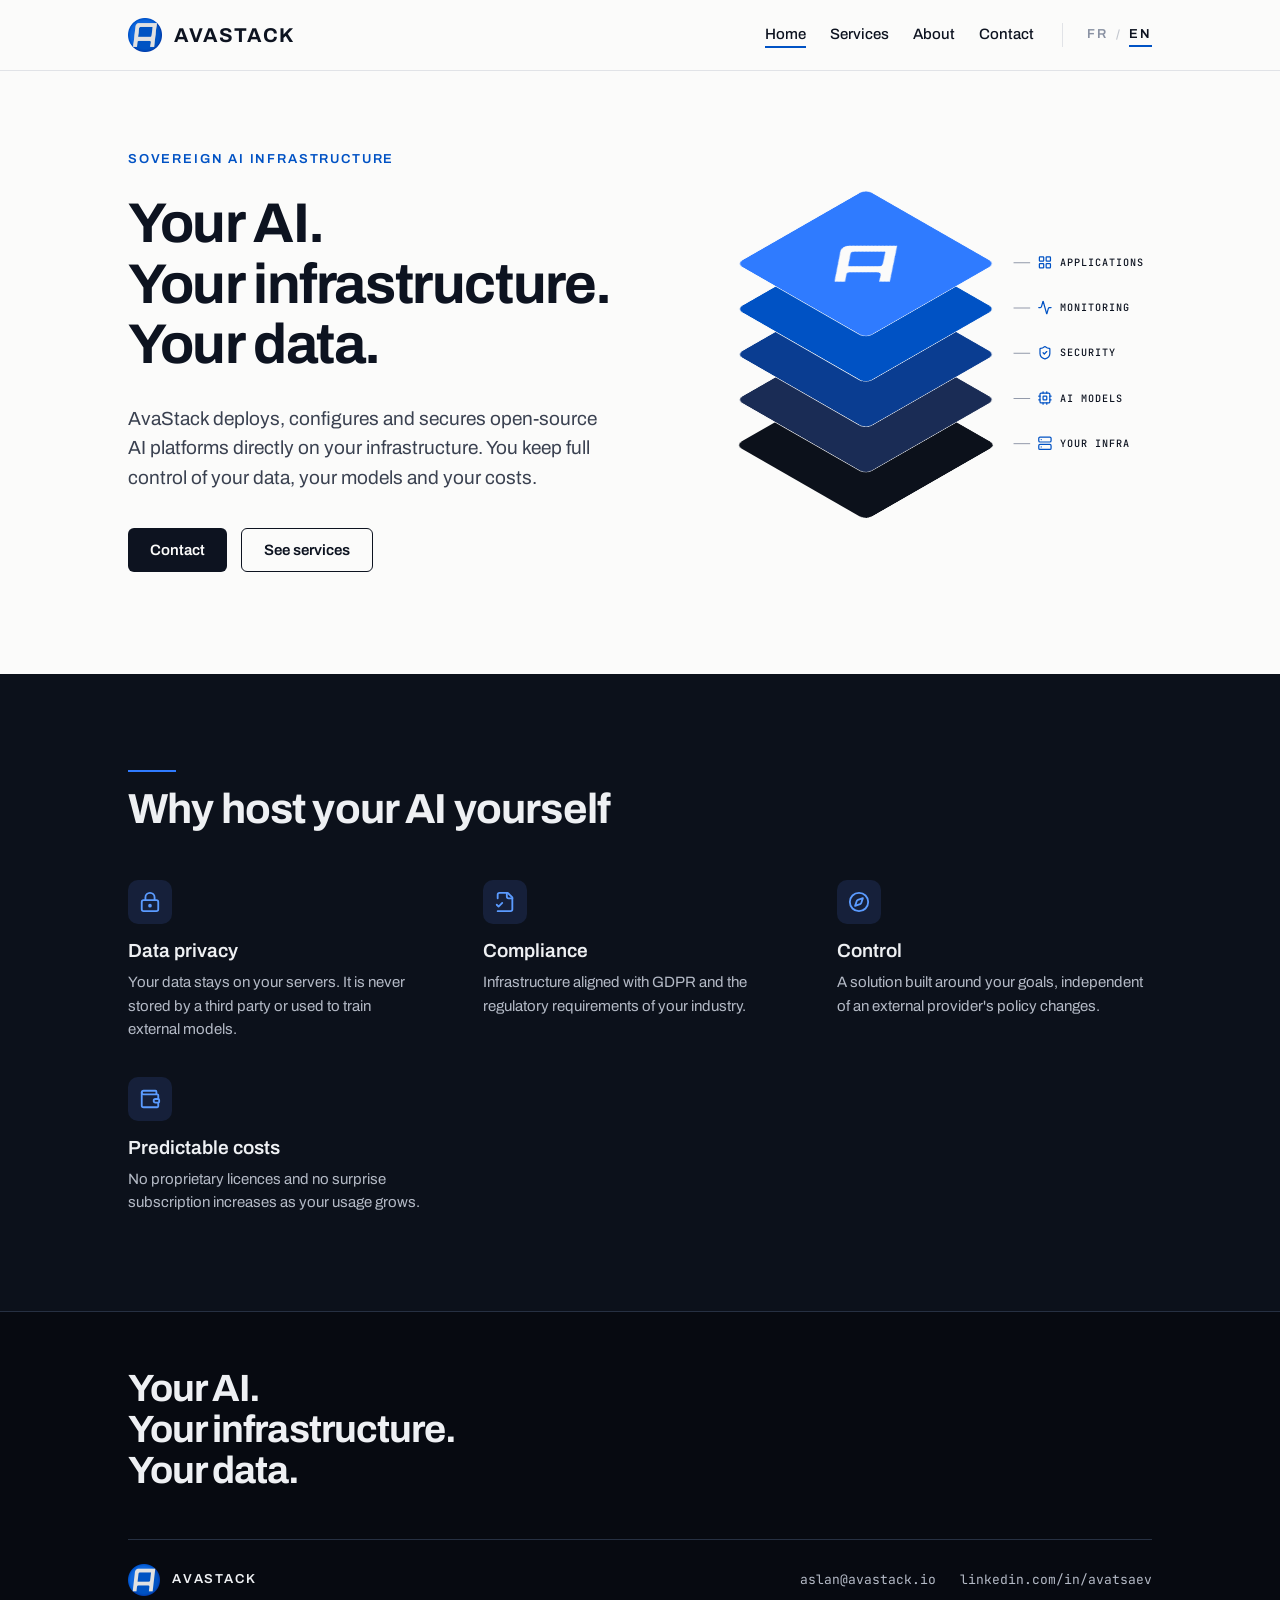
==== en/index.html @ 12b46d1b "fix: init" ====
<!DOCTYPE html>
<html lang="en">
<head>
  <meta charset="utf-8">
  <meta name="viewport" content="width=device-width, initial-scale=1">
  <title>AvaStack — Sovereign AI infrastructure</title>
  <meta name="description" content="AvaStack deploys, configures and secures open-source AI platforms directly on your infrastructure.">
  <link rel="alternate" hreflang="fr" href="../fr/index.html">
  <link rel="icon" href="../assets/avastack-logo.png">
  <link rel="preconnect" href="https://fonts.googleapis.com">
  <link rel="preconnect" href="https://fonts.gstatic.com" crossorigin>
  <link href="https://fonts.googleapis.com/css2?family=Archivo:wght@400;500;600;700;800&family=JetBrains+Mono:wght@400;500&display=swap" rel="stylesheet">
  <link rel="stylesheet" href="../css/style.css">
  <script src="../js/main.js" defer></script>
</head>
<body class="page-home">
  <header class="site-header">
    <div class="container header-inner">
      <a class="brand" href="index.html"><img src="../assets/avastack-logo.png" alt="" width="34" height="34"><span>AvaStack</span></a>
      <div class="header-right">
        <nav class="main-nav">
          <a href="index.html" aria-current="page">Home</a>
          <a href="services.html">Services</a>
          <a href="about.html">About</a>
          <a href="contact.html">Contact</a>
        </nav>
        <div class="lang-switch">
          <a href="../fr/index.html" hreflang="fr">FR</a>
          <span>/</span>
          <a href="../en/index.html" aria-current="true" hreflang="en">EN</a>
        </div>
      </div>
    </div>
  </header>

  <main>
    <section class="container hero">
      <div class="hero-text">
        <p class="eyebrow">Sovereign AI infrastructure</p>
        <h1>Your AI.<br><span class="nowrap">Your infrastructure.</span><br>Your data.</h1>
        <p class="lead">AvaStack deploys, configures and secures open-source AI platforms directly on your infrastructure. You keep full control of your data, your models and your costs.</p>
        <div class="actions">
          <a class="btn btn-primary" href="mailto:aslan@avastack.io">Contact</a>
          <a class="btn btn-secondary" href="services.html">See services</a>
        </div>
      </div>
      <div class="illo" data-base-width="520" aria-hidden="true">
        <div class="illo-stage illo-layers">
          <div class="layers">
            <div class="layer layer-1"></div>
            <div class="layer layer-2"></div>
            <div class="layer layer-3"></div>
            <div class="layer layer-4"></div>
            <div class="layer layer-5"><span class="layer-mark"><svg viewBox="0 0 1024 1024" aria-hidden="true"><path fill="currentColor" fill-rule="evenodd" d="M150 875 L220 258 C232 195 270 150 338 150 L873 150 L789 875 L667 875 L682 742 C686 705 670 687 640 687 L332 687 C305 687 290 700 287 728 L271 875 Z M307 565 L333 325 C340 285 355 270 388 270 L737 270 L709 515 C703 550 690 565 657 565 Z"/></svg></span></div>
          </div>
          <ul class="layer-labels">
            <li style="top:144px"><svg class="icon" aria-hidden="true"xmlns="http://www.w3.org/2000/svg"width="24"height="24"viewBox="0 0 24 24"fill="none"stroke="currentColor"stroke-width="2"stroke-linecap="round"stroke-linejoin="round"><rect width="7" height="7" x="3" y="3" rx="1" /><rect width="7" height="7" x="14" y="3" rx="1" /><rect width="7" height="7" x="14" y="14" rx="1" /><rect width="7" height="7" x="3" y="14" rx="1" /></svg><span>Applications</span></li>
            <li style="top:193px"><svg class="icon" aria-hidden="true"xmlns="http://www.w3.org/2000/svg"width="24"height="24"viewBox="0 0 24 24"fill="none"stroke="currentColor"stroke-width="2"stroke-linecap="round"stroke-linejoin="round"><path d="M22 12h-2.48a2 2 0 0 0-1.93 1.46l-2.35 8.36a.25.25 0 0 1-.48 0L9.24 2.18a.25.25 0 0 0-.48 0l-2.35 8.36A2 2 0 0 1 4.49 12H2" /></svg><span>Monitoring</span></li>
            <li style="top:242px"><svg class="icon" aria-hidden="true"xmlns="http://www.w3.org/2000/svg"width="24"height="24"viewBox="0 0 24 24"fill="none"stroke="currentColor"stroke-width="2"stroke-linecap="round"stroke-linejoin="round"><path d="M20 13c0 5-3.5 7.5-7.66 8.95a1 1 0 0 1-.67-.01C7.5 20.5 4 18 4 13V6a1 1 0 0 1 1-1c2 0 4.5-1.2 6.24-2.72a1.17 1.17 0 0 1 1.52 0C14.51 3.81 17 5 19 5a1 1 0 0 1 1 1z" /><path d="m9 12 2 2 4-4" /></svg><span>Security</span></li>
            <li style="top:291px"><svg class="icon" aria-hidden="true"xmlns="http://www.w3.org/2000/svg"width="24"height="24"viewBox="0 0 24 24"fill="none"stroke="currentColor"stroke-width="2"stroke-linecap="round"stroke-linejoin="round"><rect width="16" height="16" x="4" y="4" rx="2" /><rect width="6" height="6" x="9" y="9" rx="1" /><path d="M15 2v2" /><path d="M15 20v2" /><path d="M2 15h2" /><path d="M2 9h2" /><path d="M20 15h2" /><path d="M20 9h2" /><path d="M9 2v2" /><path d="M9 20v2" /></svg><span>AI models</span></li>
            <li style="top:340px"><svg class="icon" aria-hidden="true"xmlns="http://www.w3.org/2000/svg"width="24"height="24"viewBox="0 0 24 24"fill="none"stroke="currentColor"stroke-width="2"stroke-linecap="round"stroke-linejoin="round"><rect width="20" height="8" x="2" y="2" rx="2" ry="2" /><rect width="20" height="8" x="2" y="14" rx="2" ry="2" /><line x1="6" x2="6.01" y1="6" y2="6" /><line x1="6" x2="6.01" y1="18" y2="18" /></svg><span>Your infra</span></li>
          </ul>
        </div>
      </div>
    </section>

    <section class="band-dark">
      <div class="container section">
        <div class="section-head">
          <div class="rule"></div>
          <h2>Why host your AI yourself</h2>
        </div>
        <div class="grid grid-4">
        <article class="feature">
          <div class="icon-tile"><svg class="icon" aria-hidden="true"xmlns="http://www.w3.org/2000/svg"width="24"height="24"viewBox="0 0 24 24"fill="none"stroke="currentColor"stroke-width="2"stroke-linecap="round"stroke-linejoin="round"><circle cx="12" cy="16" r="1" /><rect x="3" y="10" width="18" height="12" rx="2" /><path d="M7 10V7a5 5 0 0 1 10 0v3" /></svg></div>
          <h3>Data privacy</h3>
          <p>Your data stays on your servers. It is never stored by a third party or used to train external models.</p>
        </article>
        <article class="feature">
          <div class="icon-tile"><svg class="icon" aria-hidden="true"xmlns="http://www.w3.org/2000/svg"width="24"height="24"viewBox="0 0 24 24"fill="none"stroke="currentColor"stroke-width="2"stroke-linecap="round"stroke-linejoin="round"><path d="M4 22h14a2 2 0 0 0 2-2V7l-5-5H6a2 2 0 0 0-2 2v4" /><path d="M14 2v4a2 2 0 0 0 2 2h4" /><path d="m3 15 2 2 4-4" /></svg></div>
          <h3>Compliance</h3>
          <p>Infrastructure aligned with GDPR and the regulatory requirements of your industry.</p>
        </article>
        <article class="feature">
          <div class="icon-tile"><svg class="icon" aria-hidden="true"xmlns="http://www.w3.org/2000/svg"width="24"height="24"viewBox="0 0 24 24"fill="none"stroke="currentColor"stroke-width="2"stroke-linecap="round"stroke-linejoin="round"><path d="m16.24 7.76-1.804 5.411a2 2 0 0 1-1.265 1.265L7.76 16.24l1.804-5.411a2 2 0 0 1 1.265-1.265z" /><circle cx="12" cy="12" r="10" /></svg></div>
          <h3>Control</h3>
          <p>A solution built around your goals, independent of an external provider's policy changes.</p>
        </article>
        <article class="feature">
          <div class="icon-tile"><svg class="icon" aria-hidden="true"xmlns="http://www.w3.org/2000/svg"width="24"height="24"viewBox="0 0 24 24"fill="none"stroke="currentColor"stroke-width="2"stroke-linecap="round"stroke-linejoin="round"><path d="M19 7V4a1 1 0 0 0-1-1H5a2 2 0 0 0 0 4h15a1 1 0 0 1 1 1v4h-3a2 2 0 0 0 0 4h3a1 1 0 0 0 1-1v-2a1 1 0 0 0-1-1" /><path d="M3 5v14a2 2 0 0 0 2 2h15a1 1 0 0 0 1-1v-4" /></svg></div>
          <h3>Predictable costs</h3>
          <p>No proprietary licences and no surprise subscription increases as your usage grows.</p>
        </article>
        </div>
      </div>
    </section>
  </main>

  <footer class="site-footer">
    <div class="container">
      <p class="footer-tagline">Your AI.<br>Your infrastructure.<br>Your data.</p>
      <div class="footer-bar">
        <div class="brand brand-small"><img src="../assets/avastack-logo.png" alt="" width="32" height="32"><span>AvaStack</span></div>
        <div class="footer-links">
          <a href="mailto:aslan@avastack.io">aslan@avastack.io</a>
          <a href="https://www.linkedin.com/in/avatsaev/" target="_blank" rel="noopener">linkedin.com/in/avatsaev</a>
        </div>
      </div>
    </div>
  </footer>
</body>
</html>
---- css/style.css ----
/* AvaStack — site styles
   Colours and type follow the business card (design 3c). */

:root {
  --ink: #0d1320;
  --ink-2: #3a4150;
  --muted: #5a6170;
  --paper: #fbfbfa;
  --line: #e1e3e7;
  --line-strong: #d3d6dc;
  --blue: #0052c4;
  --blue-hover: #003a8c;
  --blue-bright: #2f7bff;
  --blue-soft: #e8eefa;
  --night: #0c111b;
  --night-deep: #070a11;
  --night-tile: #16203a;
  --night-line: #263042;
  --night-text: #eef0f3;
  --night-muted: #b4bac6;
  --night-accent: #5b9bff;

  --font: 'Archivo', Helvetica, Arial, sans-serif;
  --mono: 'JetBrains Mono', ui-monospace, monospace;

  --max: 1120px;
  --gutter: clamp(20px, 5vw, 48px);
}

*, *::before, *::after { box-sizing: border-box; }

body {
  margin: 0;
  min-height: 100vh;
  display: flex;
  flex-direction: column;
  background: var(--paper);
  color: var(--ink);
  font-family: var(--font);
  -webkit-font-smoothing: antialiased;
}

main { flex: 1; }
a { color: var(--blue); text-decoration: none; }
a:hover { color: var(--blue-hover); }
h1, h2, h3, p { margin: 0; }
.nowrap { white-space: nowrap; }

.container { max-width: var(--max); margin: 0 auto; padding-left: var(--gutter); padding-right: var(--gutter); }

.icon { width: 22px; height: 22px; flex: none; }

/* Header */
.site-header { position: sticky; top: 0; z-index: 10; background: var(--paper); border-bottom: 1px solid var(--line); }
.header-inner { padding-top: 18px; padding-bottom: 18px; display: flex; align-items: center; justify-content: space-between; gap: 24px; flex-wrap: wrap; }
.brand { display: flex; align-items: center; gap: 12px; color: var(--ink); }
.brand:hover { color: var(--ink); }
.brand span { font-size: 20px; font-weight: 700; letter-spacing: .08em; text-transform: uppercase; line-height: 1; }
.header-right { display: flex; align-items: center; gap: 28px; flex-wrap: wrap; }
.main-nav { display: flex; gap: 24px; flex-wrap: wrap; font-size: 15px; font-weight: 500; }
.main-nav a { color: var(--ink); padding: 4px 0; border-bottom: 2px solid transparent; }
.main-nav a:hover { color: var(--blue); }
.main-nav a[aria-current="page"] { border-bottom-color: var(--blue); }
.lang-switch { display: flex; align-items: center; gap: 8px; padding-left: 24px; border-left: 1px solid var(--line); font-size: 13px; font-weight: 600; letter-spacing: .14em; }
.lang-switch span { color: #c3c7cf; }
.lang-switch a { color: #8a92a3; padding: 4px 0; border-bottom: 2px solid transparent; }
.lang-switch a:hover { color: var(--ink); }
.lang-switch a[aria-current="true"] { color: var(--ink); border-bottom-color: var(--blue); }

/* Type */
.eyebrow { font-size: 13px; letter-spacing: .14em; text-transform: uppercase; color: var(--blue); font-weight: 600; }
h1 { font-size: clamp(36px, 4.4vw, 56px); font-weight: 700; letter-spacing: -.025em; line-height: 1.08; text-wrap: pretty; }
h2 { font-size: clamp(28px, 3.6vw, 42px); font-weight: 700; letter-spacing: -.02em; line-height: 1.1; text-wrap: balance; }
.lead { max-width: 620px; font-size: clamp(17px, 1.6vw, 19px); line-height: 1.55; color: var(--ink-2); text-wrap: pretty; }

/* Buttons */
.actions { display: flex; gap: 14px; flex-wrap: wrap; margin-top: 8px; }
.btn { display: inline-block; padding: 14px 22px; border-radius: 6px; font-weight: 600; font-size: 15px; }
.btn-primary { background: var(--ink); color: var(--paper); }
.btn-primary:hover { background: var(--blue); color: #fff; }
.btn-secondary { border: 1px solid var(--ink); color: var(--ink); padding: 13px 22px; }
.btn-secondary:hover { border-color: var(--blue); color: var(--blue); }

/* Hero */
.hero {
  padding-top: clamp(32px, 4vw, 56px);
  padding-bottom: clamp(48px, 6vw, 72px);
  display: grid;
  grid-template-columns: repeat(auto-fit, minmax(min(100%, 420px), 1fr));
  gap: clamp(40px, 5vw, 64px);
  align-items: center;
}
.hero-text { display: flex; flex-direction: column; gap: 24px; }
.page-home .hero-text { gap: 28px; }

/* Illustrations: drawn at a fixed 520px width, scaled by js/main.js */
.illo { width: 100%; max-width: 520px; justify-self: end; aspect-ratio: 1 / 1; overflow: hidden; }
.illo-wide { aspect-ratio: 520 / 300; }
.illo-stage { width: 520px; height: 520px; position: relative; overflow: hidden; transform-origin: 0 0; background: var(--paper); }
.illo-wide .illo-stage { height: 300px; }

/* Home illustration: stacked layers */
.layers { position: absolute; left: 110px; top: 250px; width: 200px; height: 200px; transform: rotateX(55deg) rotateZ(-45deg); transform-style: preserve-3d; }
.layer { position: absolute; inset: 0; border-radius: 10px; border: 1px solid var(--paper); }
.layer-1 { background: var(--night); border: 0; }
.layer-2 { background: #1a2c55; transform: translateZ(60px); }
.layer-3 { background: #0a3d91; transform: translateZ(120px); }
.layer-4 { background: var(--blue); transform: translateZ(180px); }
.layer-5 { background: var(--blue-bright); transform: translateZ(240px); display: flex; align-items: center; justify-content: center; }
.layer-mark { width: 96px; height: 96px; color: var(--paper); transform: rotate(45deg); display: block; }
.layer-mark svg { width: 100%; height: 100%; display: block; }
.layer-labels { list-style: none; margin: 0; padding: 0; position: absolute; left: 370px; top: 0; bottom: 0; width: 150px; }
.layer-labels li { position: absolute; display: flex; align-items: center; gap: 8px; font: 500 11px var(--mono); letter-spacing: .06em; text-transform: uppercase; white-space: nowrap; }
.layer-labels li::before { content: ""; width: 18px; height: 1px; background: #8a92a3; }
.layer-labels .icon { width: 16px; height: 16px; color: var(--blue); }

/* Services illustration: path */
.illo-path { display: flex; flex-direction: column; justify-content: center; gap: 40px; padding: 0 24px; }
.steps { list-style: none; margin: 0; padding: 0; position: relative; display: grid; grid-template-columns: repeat(5, 1fr); }
.steps::before { content: ""; position: absolute; left: 10%; right: 10%; top: 28px; height: 2px; background: linear-gradient(90deg, #1a2c55, var(--blue-bright)); }
.steps li { position: relative; display: flex; flex-direction: column; align-items: center; gap: 12px; }
.step-dot { width: 56px; height: 56px; border-radius: 50%; display: flex; align-items: center; justify-content: center; color: #fff; box-shadow: 0 0 0 6px var(--paper); }
.step-1 { background: #1a2c55; } .step-2 { background: #0a3d91; } .step-3 { background: var(--blue); } .step-4 { background: #1f66e0; } .step-5 { background: var(--blue-bright); }
.step-label { font: 500 9.5px var(--mono); letter-spacing: .02em; text-transform: uppercase; }
.outcome { background: var(--night); color: var(--night-text); border-radius: 12px; padding: 18px 22px; display: flex; align-items: center; justify-content: space-between; gap: 16px; }
.outcome div { display: flex; flex-direction: column; gap: 6px; }
.outcome-label { font: 500 10px var(--mono); letter-spacing: .08em; text-transform: uppercase; color: #8a92a3; }
.outcome-title { font-size: 20px; font-weight: 700; letter-spacing: -.015em; }

/* Sections */
.section { padding-top: clamp(56px, 8vw, 96px); padding-bottom: clamp(56px, 8vw, 96px); display: flex; flex-direction: column; gap: 48px; }
.section-tight { padding-bottom: clamp(64px, 9vw, 112px); }
.section-head { display: flex; flex-direction: column; gap: 14px; }
.rule { height: 2px; width: 48px; background: var(--blue-bright); }
.band-dark { background: var(--night); color: var(--night-text); }
.lead-dark { max-width: 600px; font-size: 17px; line-height: 1.55; color: var(--night-muted); text-wrap: pretty; }

.grid { display: grid; }
.grid-4 { grid-template-columns: repeat(auto-fit, minmax(min(100%, 240px), 1fr)); gap: 36px 40px; }
.grid-3 { grid-template-columns: repeat(auto-fit, minmax(min(100%, 260px), 1fr)); gap: 36px 40px; }
.grid-services { grid-template-columns: repeat(auto-fit, minmax(min(100%, 300px), 1fr)); border-top: 1px solid var(--line-strong); }

.icon-tile { width: 44px; height: 44px; border-radius: 10px; margin-bottom: 6px; display: flex; align-items: center; justify-content: center; }

.feature { display: flex; flex-direction: column; gap: 10px; }
.feature .icon-tile { background: var(--night-tile); color: var(--night-accent); }
.feature h3 { font-size: 19px; font-weight: 600; }
.feature p { font-size: 15px; line-height: 1.55; color: var(--night-muted); text-wrap: pretty; }

.service { padding: 28px 28px 32px 0; border-bottom: 1px solid var(--line); display: flex; flex-direction: column; gap: 10px; }
.service .icon-tile { background: var(--blue-soft); color: var(--blue); }
.service h3 { font-size: 20px; font-weight: 600; letter-spacing: -.01em; }
.service p { font-size: 15px; line-height: 1.55; color: var(--ink-2); text-wrap: pretty; }

/* About */
.page-intro { padding-top: clamp(32px, 4vw, 56px); }
.profile { padding-top: clamp(32px, 4vw, 56px); padding-bottom: clamp(64px, 9vw, 112px); display: flex; flex-direction: column; gap: 18px; max-width: calc(720px + 2 * var(--gutter)); margin-left: max(0px, calc((100% - var(--max)) / 2)); }
.profile-name { font-size: clamp(32px, 4vw, 44px); font-weight: 800; letter-spacing: -.02em; line-height: 1; }
.profile-name span { font-weight: 400; }
.profile-bio { max-width: 540px; font-size: 17px; line-height: 1.6; color: var(--ink-2); text-wrap: pretty; }
.mono-links { display: flex; gap: 20px; flex-wrap: wrap; font: 400 14px var(--mono); }

/* Contact */
.contact { padding-top: clamp(32px, 4vw, 56px); padding-bottom: clamp(64px, 9vw, 112px); display: flex; flex-direction: column; gap: 24px; }
.contact-list { margin-top: 32px; border-top: 1px solid var(--line-strong); display: flex; flex-direction: column; }
.contact-row { display: grid; grid-template-columns: minmax(90px, 160px) 1fr auto; gap: 16px; align-items: center; padding: 28px 0; border-bottom: 1px solid var(--line); color: var(--ink); }
.contact-row:hover { color: var(--blue); }
.contact-label { font: 500 12px var(--mono); color: var(--muted); letter-spacing: .06em; text-transform: uppercase; }
.contact-value { font-size: clamp(20px, 3vw, 32px); font-weight: 600; letter-spacing: -.015em; word-break: break-word; }
.contact-arrow { font-size: 22px; }

/* Footer */
.site-footer { background: var(--night-deep); color: var(--night-text); border-top: 1px solid var(--night-line); }
.site-footer .container { padding-top: 56px; padding-bottom: 40px; display: flex; flex-direction: column; gap: 48px; }
.footer-tagline { font-size: clamp(26px, 3.4vw, 38px); font-weight: 700; letter-spacing: -.025em; line-height: 1.08; }
.footer-bar { display: flex; justify-content: space-between; align-items: center; gap: 20px; flex-wrap: wrap; border-top: 1px solid var(--night-line); padding-top: 24px; }
.brand-small { color: var(--night-text); }
.brand-small span { font-size: 13px; font-weight: 600; letter-spacing: .14em; }
.footer-links { display: flex; gap: 24px; flex-wrap: wrap; font: 400 13px var(--mono); }
.footer-links a { color: var(--night-muted); }
.footer-links a:hover { color: #fff; }
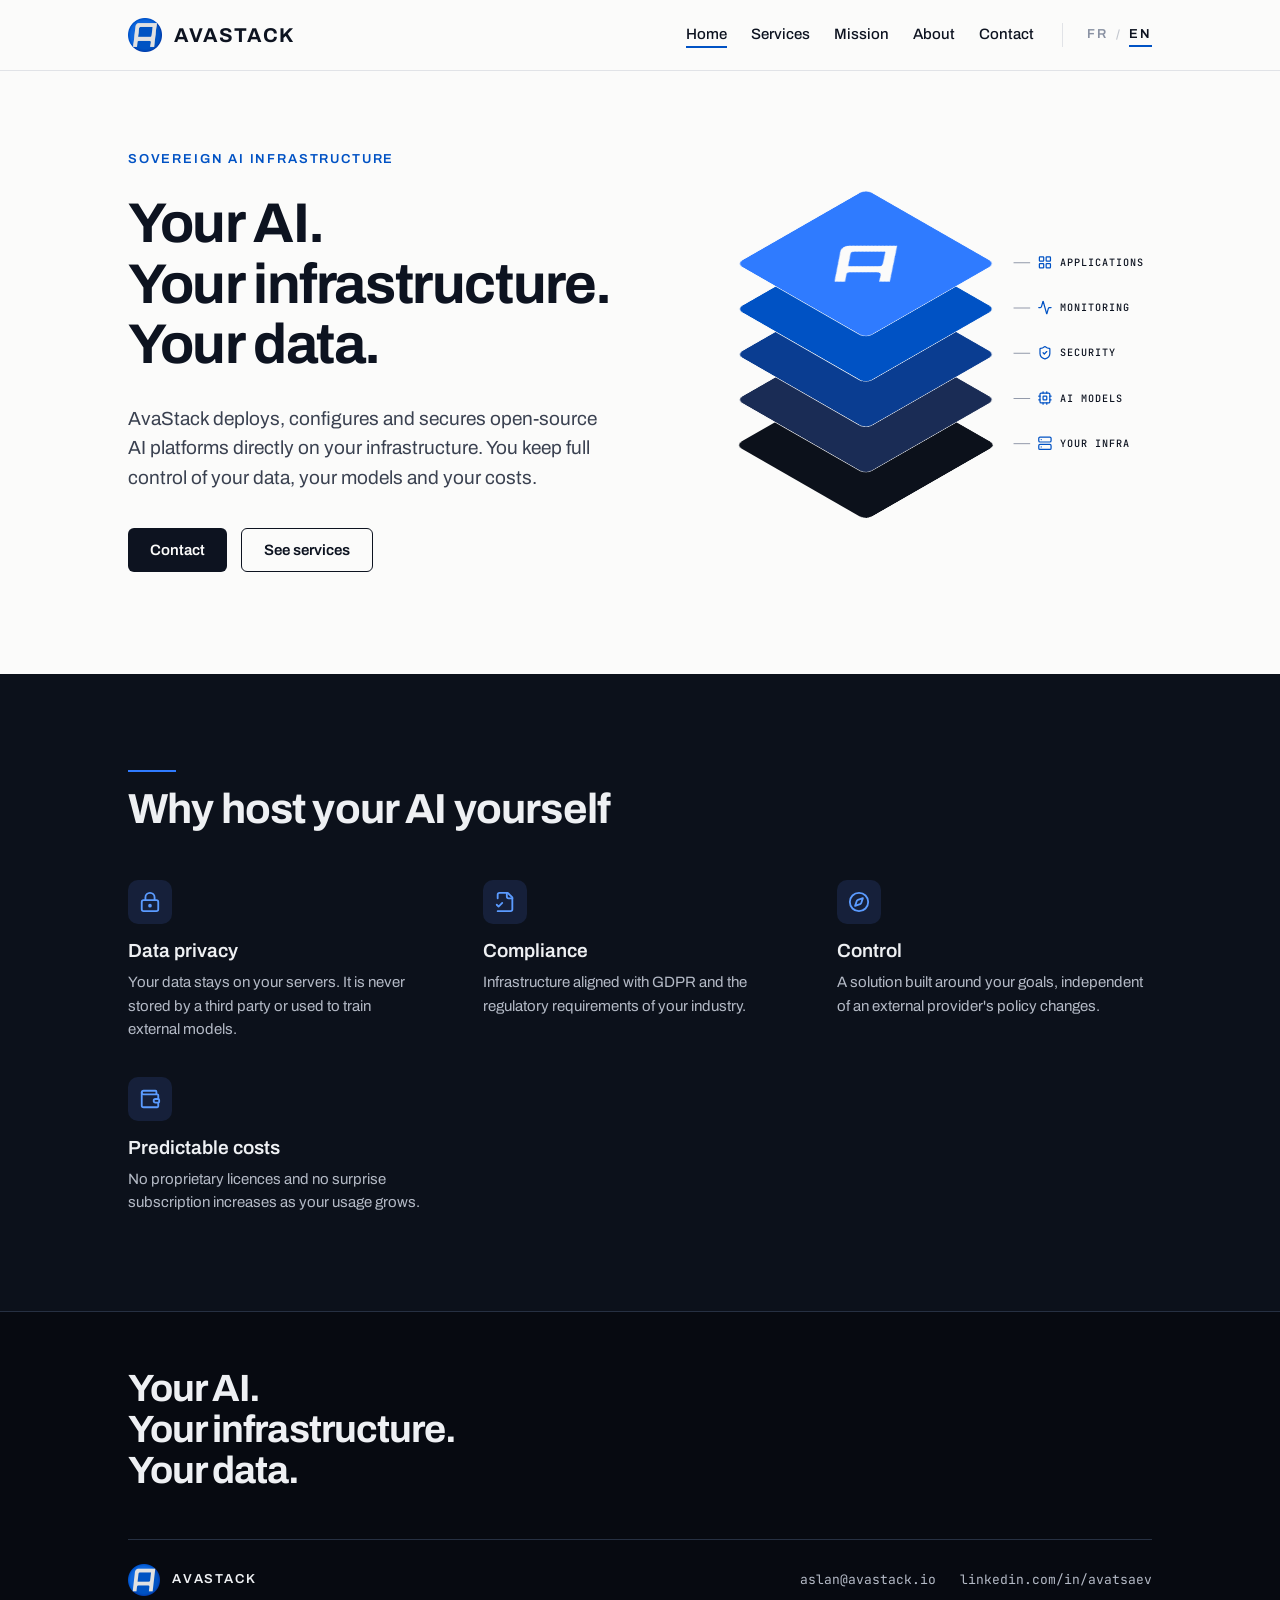
==== commit 38d90a7a: "fix: add mission section" ====
--- a/en/index.html
+++ b/en/index.html
@@ -21,6 +21,7 @@
         <nav class="main-nav">
           <a href="index.html" aria-current="page">Home</a>
           <a href="services.html">Services</a>
+          <a href="mission.html">Mission</a>
           <a href="about.html">About</a>
           <a href="contact.html">Contact</a>
         </nav>
--- a/css/style.css
+++ b/css/style.css
@@ -152,6 +152,20 @@
 .service h3 { font-size: 20px; font-weight: 600; letter-spacing: -.01em; }
 .service p { font-size: 15px; line-height: 1.55; color: var(--ink-2); text-wrap: pretty; }
 
+/* Mission */
+.hero-solo { padding-bottom: 0; }
+.hero-solo .hero-text { max-width: 820px; }
+.feature-tag { font: 500 11px var(--mono); letter-spacing: .08em; text-transform: uppercase; color: var(--night-accent); }
+.audiences { grid-template-columns: repeat(auto-fit, minmax(min(100%, 380px), 1fr)); gap: 48px 56px; }
+.audience { display: flex; flex-direction: column; gap: 8px; padding-top: 24px; border-top: 2px solid var(--ink); }
+.audience h3 { display: flex; align-items: center; gap: 14px; font-size: 22px; font-weight: 600; letter-spacing: -.01em; }
+.audience .icon-tile { margin: 0; background: var(--blue-soft); color: var(--blue); }
+.check-list { list-style: none; margin: 0; padding: 0; }
+.check-list li { position: relative; padding: 16px 0 16px 30px; border-bottom: 1px solid var(--line); font-size: 15px; line-height: 1.55; color: var(--ink-2); text-wrap: pretty; }
+.check-list li::before { content: ""; position: absolute; left: 2px; top: 22px; width: 12px; height: 6px; border-left: 2px solid var(--blue); border-bottom: 2px solid var(--blue); transform: rotate(-45deg); }
+.check-list strong { color: var(--ink); font-weight: 600; }
+.cta { gap: 24px; padding-top: 0; }
+
 /* About */
 .page-intro { padding-top: clamp(32px, 4vw, 56px); }
 .profile { padding-top: clamp(32px, 4vw, 56px); padding-bottom: clamp(64px, 9vw, 112px); display: flex; flex-direction: column; gap: 18px; max-width: calc(720px + 2 * var(--gutter)); margin-left: max(0px, calc((100% - var(--max)) / 2)); }
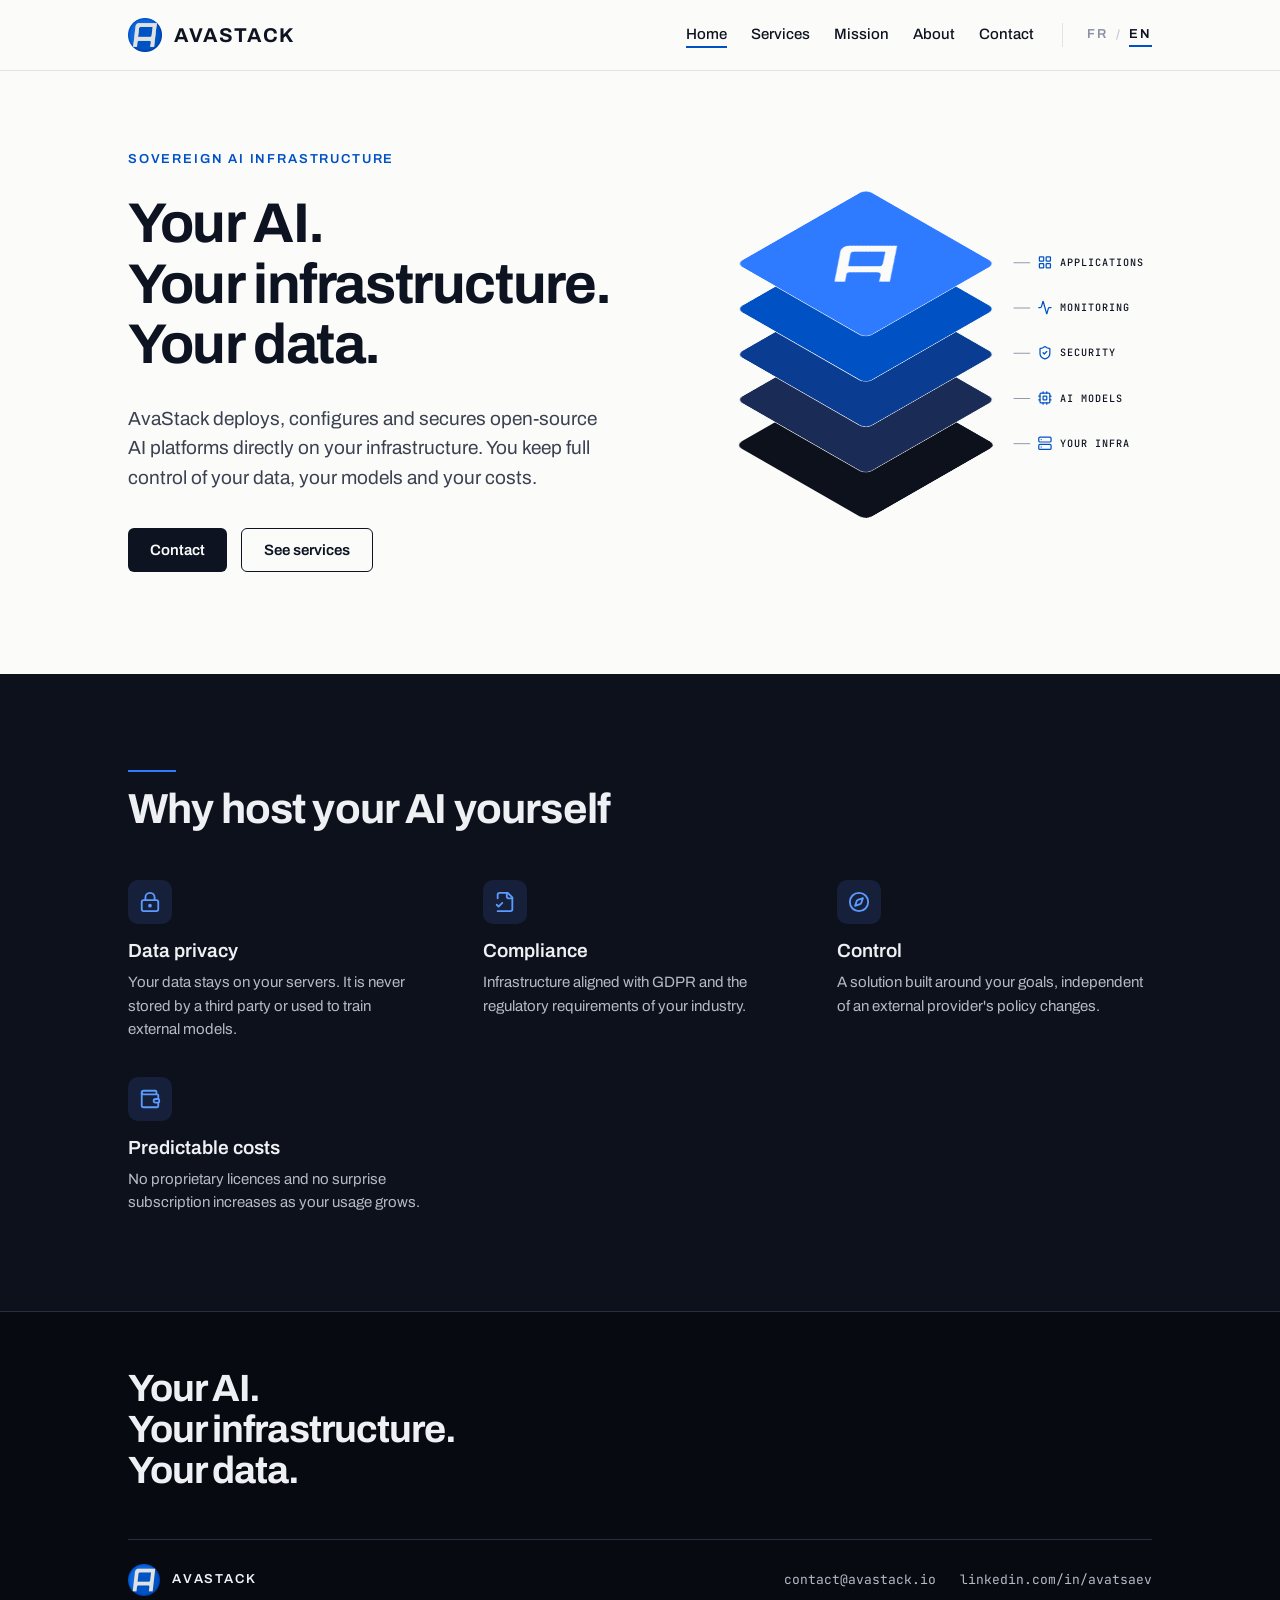
==== commit 4dd00a6f: "fix: update contact  email" ====
--- a/en/index.html
+++ b/en/index.html
@@ -41,7 +41,7 @@
         <h1>Your AI.<br><span class="nowrap">Your infrastructure.</span><br>Your data.</h1>
         <p class="lead">AvaStack deploys, configures and secures open-source AI platforms directly on your infrastructure. You keep full control of your data, your models and your costs.</p>
         <div class="actions">
-          <a class="btn btn-primary" href="mailto:aslan@avastack.io">Contact</a>
+          <a class="btn btn-primary" href="mailto:contact@avastack.io">Contact</a>
           <a class="btn btn-secondary" href="services.html">See services</a>
         </div>
       </div>
@@ -103,7 +103,7 @@
       <div class="footer-bar">
         <div class="brand brand-small"><img src="../assets/avastack-logo.png" alt="" width="32" height="32"><span>AvaStack</span></div>
         <div class="footer-links">
-          <a href="mailto:aslan@avastack.io">aslan@avastack.io</a>
+          <a href="mailto:contact@avastack.io">contact@avastack.io</a>
           <a href="https://www.linkedin.com/in/avatsaev/" target="_blank" rel="noopener">linkedin.com/in/avatsaev</a>
         </div>
       </div>
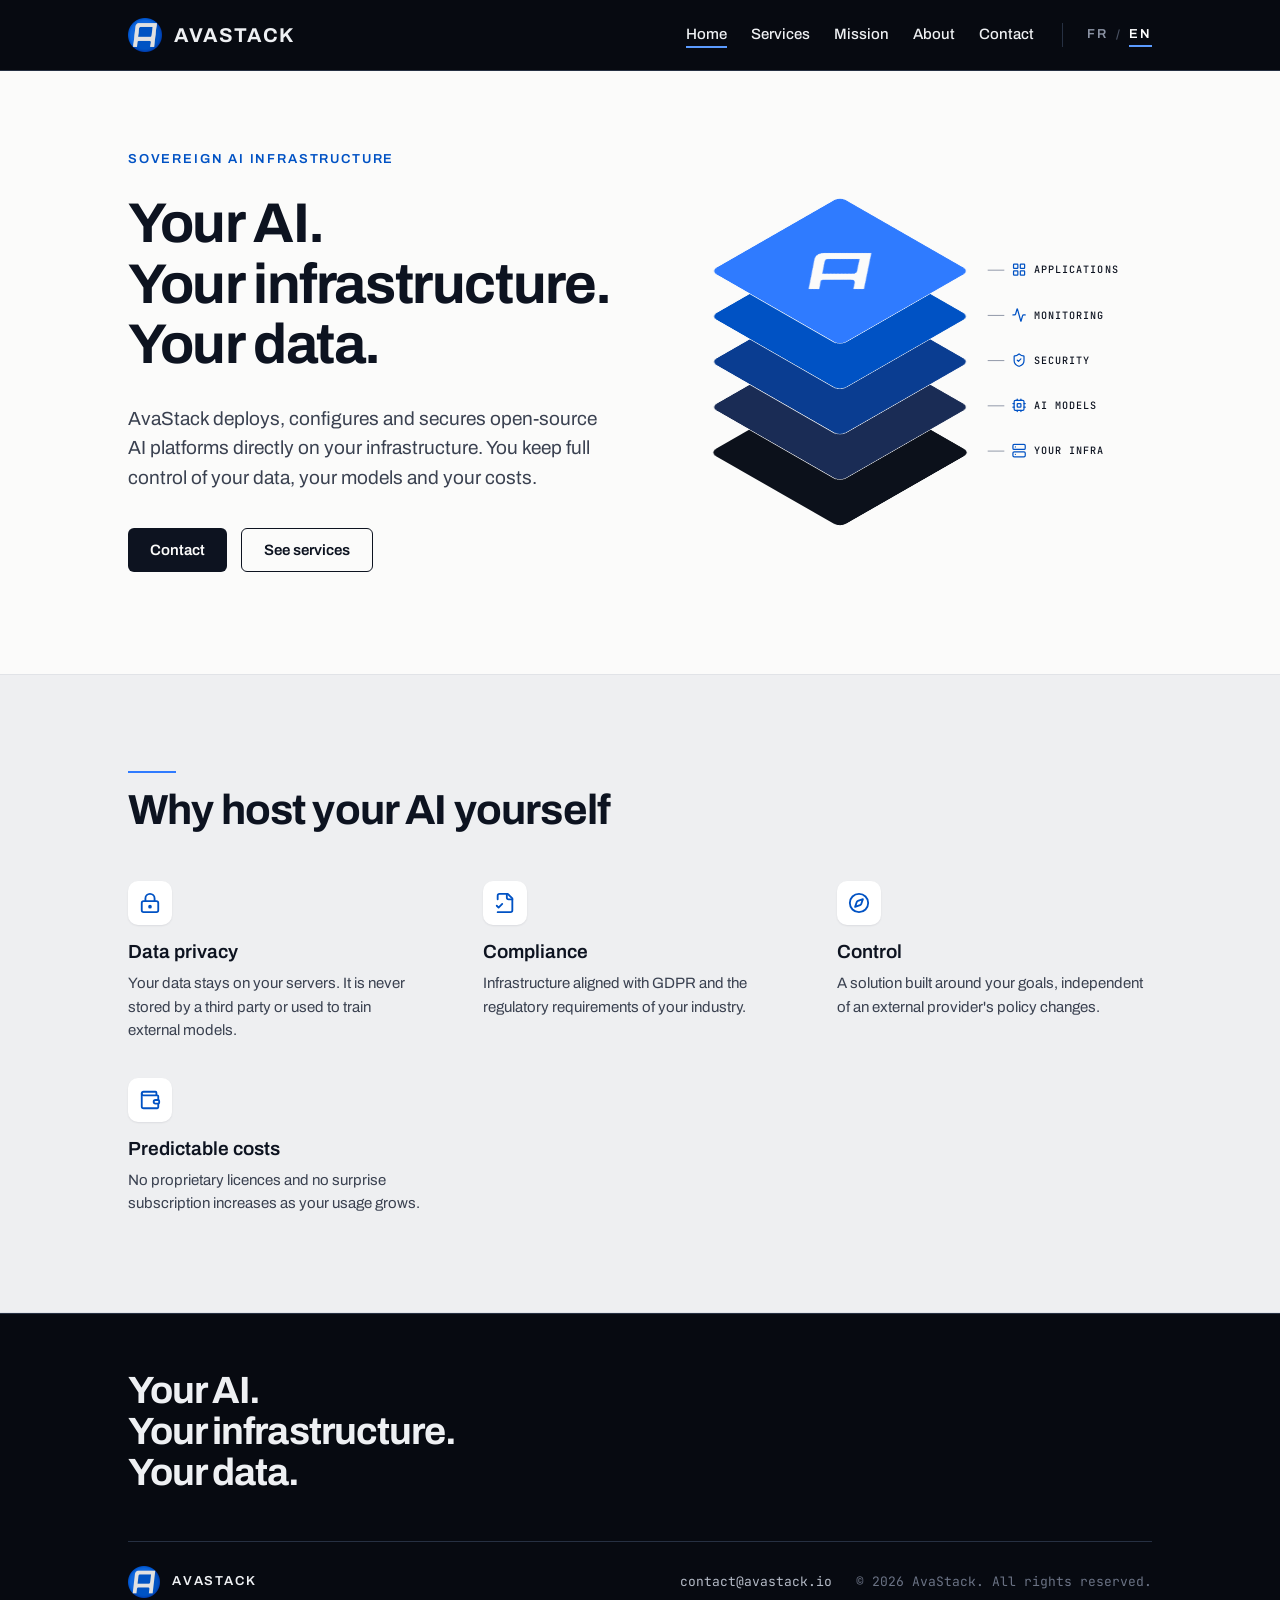
==== commit a0409e13: "fix: update mobile design" ====
--- a/en/index.html
+++ b/en/index.html
@@ -104,7 +104,7 @@
         <div class="brand brand-small"><img src="../assets/avastack-logo.png" alt="" width="32" height="32"><span>AvaStack</span></div>
         <div class="footer-links">
           <a href="mailto:contact@avastack.io">contact@avastack.io</a>
-          <a href="https://www.linkedin.com/in/avatsaev/" target="_blank" rel="noopener">linkedin.com/in/avatsaev</a>
+          <span class="footer-copy">© 2026 AvaStack. All rights reserved.</span>
         </div>
       </div>
     </div>
--- a/css/style.css
+++ b/css/style.css
@@ -51,21 +51,32 @@
 .icon { width: 22px; height: 22px; flex: none; }
 
 /* Header */
-.site-header { position: sticky; top: 0; z-index: 10; background: var(--paper); border-bottom: 1px solid var(--line); }
+.site-header { position: sticky; top: 0; z-index: 10; background: var(--night-deep); color: var(--night-text); border-bottom: 1px solid var(--night-line); }
+.site-header .brand, .site-header .brand:hover { color: var(--night-text); }
 .header-inner { padding-top: 18px; padding-bottom: 18px; display: flex; align-items: center; justify-content: space-between; gap: 24px; flex-wrap: wrap; }
 .brand { display: flex; align-items: center; gap: 12px; color: var(--ink); }
 .brand:hover { color: var(--ink); }
 .brand span { font-size: 20px; font-weight: 700; letter-spacing: .08em; text-transform: uppercase; line-height: 1; }
 .header-right { display: flex; align-items: center; gap: 28px; flex-wrap: wrap; }
 .main-nav { display: flex; gap: 24px; flex-wrap: wrap; font-size: 15px; font-weight: 500; }
-.main-nav a { color: var(--ink); padding: 4px 0; border-bottom: 2px solid transparent; }
-.main-nav a:hover { color: var(--blue); }
-.main-nav a[aria-current="page"] { border-bottom-color: var(--blue); }
-.lang-switch { display: flex; align-items: center; gap: 8px; padding-left: 24px; border-left: 1px solid var(--line); font-size: 13px; font-weight: 600; letter-spacing: .14em; }
-.lang-switch span { color: #c3c7cf; }
+.main-nav a { color: var(--night-text); padding: 4px 0; border-bottom: 2px solid transparent; }
+.main-nav a:hover { color: var(--night-accent); }
+.main-nav a[aria-current="page"] { border-bottom-color: var(--night-accent); }
+.lang-switch { display: flex; align-items: center; gap: 8px; padding-left: 24px; border-left: 1px solid var(--night-line); font-size: 13px; font-weight: 600; letter-spacing: .14em; }
+.lang-switch span { color: #4a5263; }
 .lang-switch a { color: #8a92a3; padding: 4px 0; border-bottom: 2px solid transparent; }
-.lang-switch a:hover { color: var(--ink); }
-.lang-switch a[aria-current="true"] { color: var(--ink); border-bottom-color: var(--blue); }
+.lang-switch a:hover { color: #fff; }
+.lang-switch a[aria-current="true"] { color: #fff; border-bottom-color: var(--night-accent); }
+@media (max-width: 720px) {
+  .header-inner { padding-top: 10px; padding-bottom: 8px; gap: 6px 16px; }
+  .header-right { display: contents; }
+  .brand { gap: 10px; }
+  .brand img { width: 28px; height: 28px; }
+  .brand span { font-size: 17px; }
+  .lang-switch { margin-left: auto; padding-left: 0; border-left: 0; }
+  .main-nav { order: 3; width: 100%; flex-wrap: nowrap; justify-content: space-between; gap: 12px; overflow-x: auto; scrollbar-width: none; font-size: 14px; }
+  .main-nav a { white-space: nowrap; }
+}
 
 /* Type */
 .eyebrow { font-size: 13px; letter-spacing: .14em; text-transform: uppercase; color: var(--blue); font-weight: 600; }
@@ -100,7 +111,7 @@
 .illo-wide .illo-stage { height: 300px; }
 
 /* Home illustration: stacked layers */
-.layers { position: absolute; left: 110px; top: 250px; width: 200px; height: 200px; transform: rotateX(55deg) rotateZ(-45deg); transform-style: preserve-3d; }
+.layers { position: absolute; left: 82px; top: 258px; width: 200px; height: 200px; transform: rotateX(55deg) rotateZ(-45deg); transform-style: preserve-3d; }
 .layer { position: absolute; inset: 0; border-radius: 10px; border: 1px solid var(--paper); }
 .layer-1 { background: var(--night); border: 0; }
 .layer-2 { background: #1a2c55; transform: translateZ(60px); }
@@ -109,7 +120,7 @@
 .layer-5 { background: var(--blue-bright); transform: translateZ(240px); display: flex; align-items: center; justify-content: center; }
 .layer-mark { width: 96px; height: 96px; color: var(--paper); transform: rotate(45deg); display: block; }
 .layer-mark svg { width: 100%; height: 100%; display: block; }
-.layer-labels { list-style: none; margin: 0; padding: 0; position: absolute; left: 370px; top: 0; bottom: 0; width: 150px; }
+.layer-labels { list-style: none; margin: 0; padding: 0; position: absolute; left: 342px; top: 8px; bottom: 0; width: 150px; }
 .layer-labels li { position: absolute; display: flex; align-items: center; gap: 8px; font: 500 11px var(--mono); letter-spacing: .06em; text-transform: uppercase; white-space: nowrap; }
 .layer-labels li::before { content: ""; width: 18px; height: 1px; background: #8a92a3; }
 .layer-labels .icon { width: 16px; height: 16px; color: var(--blue); }
@@ -132,8 +143,8 @@
 .section-tight { padding-bottom: clamp(64px, 9vw, 112px); }
 .section-head { display: flex; flex-direction: column; gap: 14px; }
 .rule { height: 2px; width: 48px; background: var(--blue-bright); }
-.band-dark { background: var(--night); color: var(--night-text); }
-.lead-dark { max-width: 600px; font-size: 17px; line-height: 1.55; color: var(--night-muted); text-wrap: pretty; }
+.band-dark { background: #eeeff1; color: var(--ink); border-top: 1px solid var(--line); border-bottom: 1px solid var(--line); }
+.lead-dark { max-width: 600px; font-size: 17px; line-height: 1.55; color: var(--ink-2); text-wrap: pretty; }
 
 .grid { display: grid; }
 .grid-4 { grid-template-columns: repeat(auto-fit, minmax(min(100%, 240px), 1fr)); gap: 36px 40px; }
@@ -143,9 +154,9 @@
 .icon-tile { width: 44px; height: 44px; border-radius: 10px; margin-bottom: 6px; display: flex; align-items: center; justify-content: center; }
 
 .feature { display: flex; flex-direction: column; gap: 10px; }
-.feature .icon-tile { background: var(--night-tile); color: var(--night-accent); }
+.feature .icon-tile { background: #fff; color: var(--blue); box-shadow: 0 1px 2px rgba(13, 19, 32, .08); }
 .feature h3 { font-size: 19px; font-weight: 600; }
-.feature p { font-size: 15px; line-height: 1.55; color: var(--night-muted); text-wrap: pretty; }
+.feature p { font-size: 15px; line-height: 1.55; color: var(--ink-2); text-wrap: pretty; }
 
 .service { padding: 28px 28px 32px 0; border-bottom: 1px solid var(--line); display: flex; flex-direction: column; gap: 10px; }
 .service .icon-tile { background: var(--blue-soft); color: var(--blue); }
@@ -155,7 +166,7 @@
 /* Mission */
 .hero-solo { padding-bottom: 0; }
 .hero-solo .hero-text { max-width: 820px; }
-.feature-tag { font: 500 11px var(--mono); letter-spacing: .08em; text-transform: uppercase; color: var(--night-accent); }
+.feature-tag { font: 500 11px var(--mono); letter-spacing: .08em; text-transform: uppercase; color: var(--blue); }
 .audiences { grid-template-columns: repeat(auto-fit, minmax(min(100%, 380px), 1fr)); gap: 48px 56px; }
 .audience { display: flex; flex-direction: column; gap: 8px; padding-top: 24px; border-top: 2px solid var(--ink); }
 .audience h3 { display: flex; align-items: center; gap: 14px; font-size: 22px; font-weight: 600; letter-spacing: -.01em; }
@@ -193,3 +204,4 @@
 .footer-links { display: flex; gap: 24px; flex-wrap: wrap; font: 400 13px var(--mono); }
 .footer-links a { color: var(--night-muted); }
 .footer-links a:hover { color: #fff; }
+.footer-copy { color: #6b7385; }
